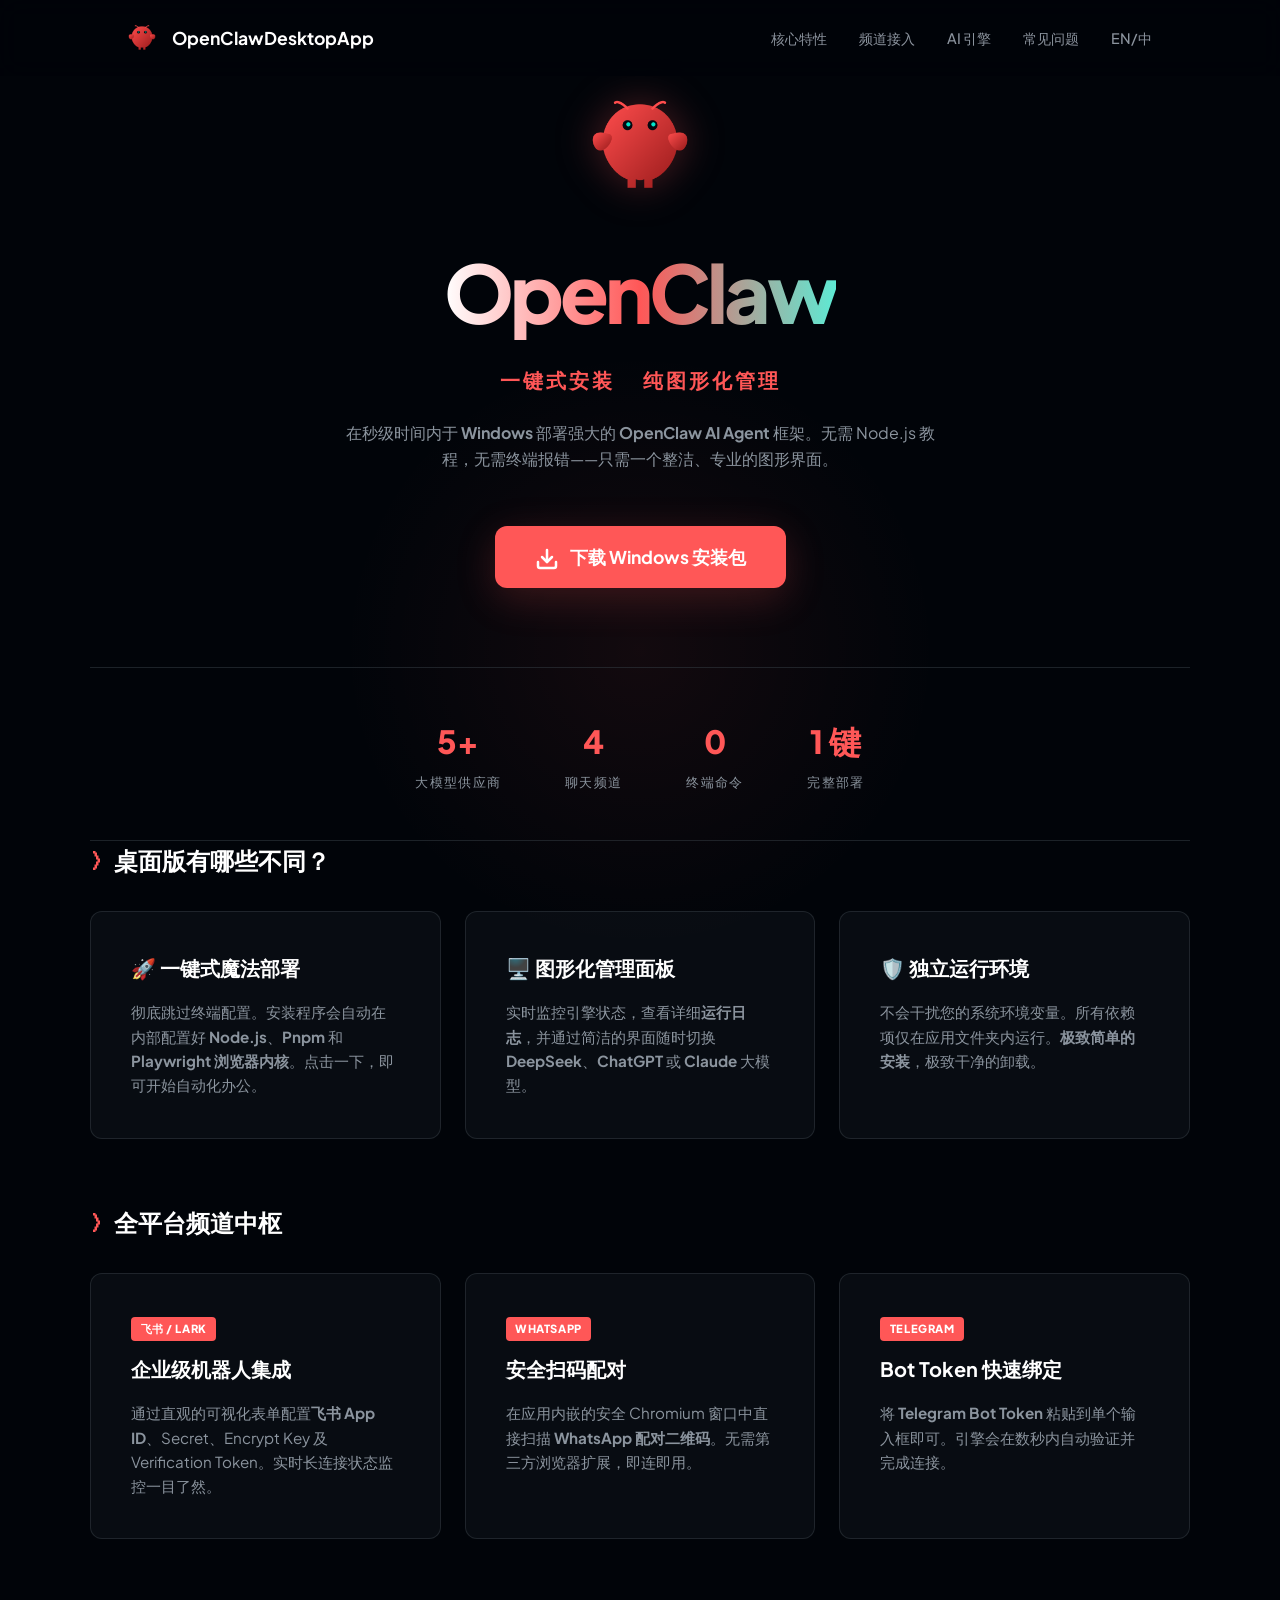
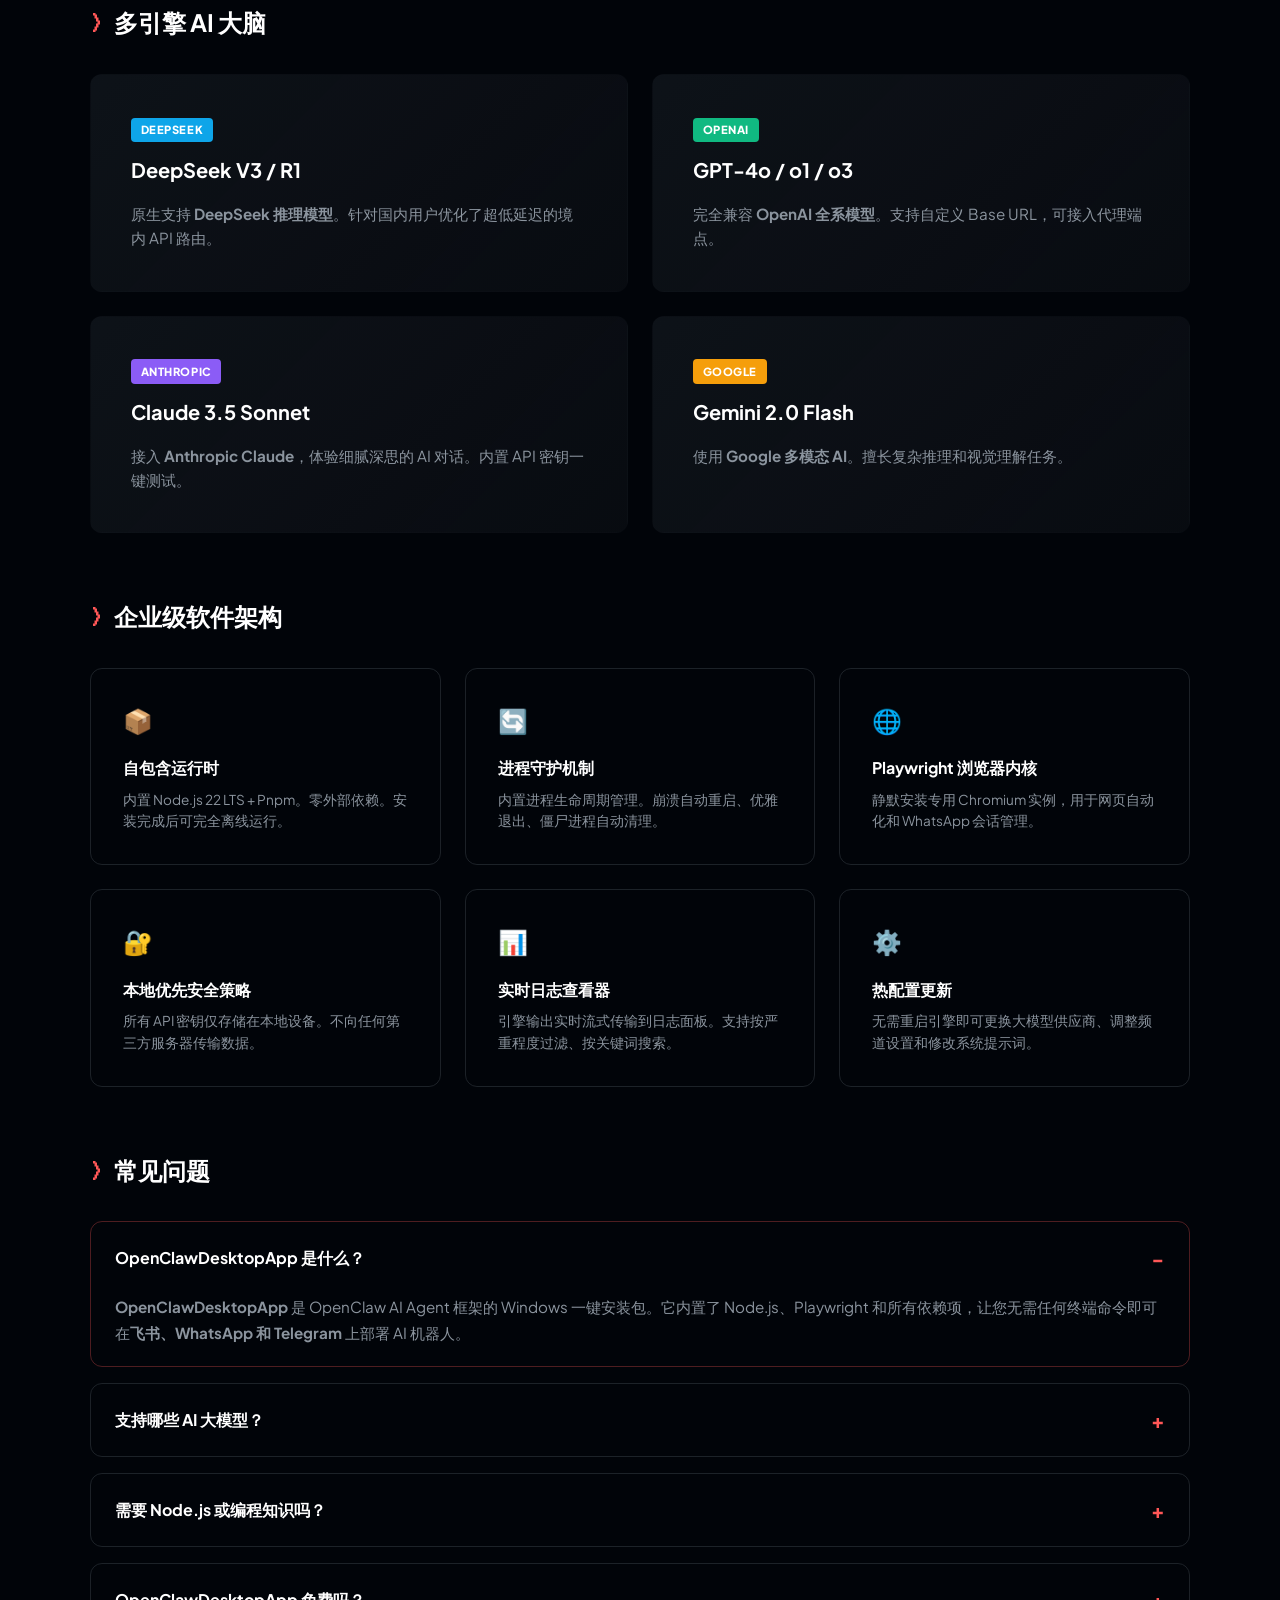
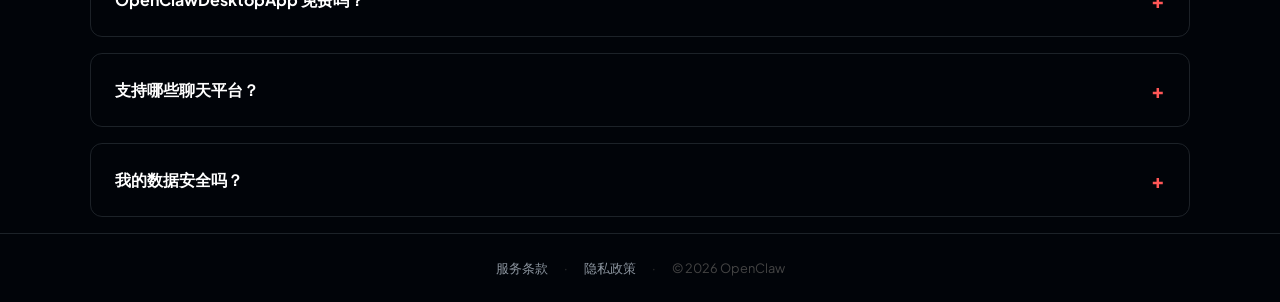
==== zh/index.html @ 2f43daf8 "Add files via upload" ====
<!DOCTYPE html>
<html lang="zh-CN">
<head>
    <meta charset="UTF-8">
    <meta name="viewport" content="width=device-width, initial-scale=1.0">
    
    <!-- Primary SEO Meta Tags -->
    <title>OpenClawDesktopApp — Windows 一键 AI Agent 安装包 | 飞书 WhatsApp DeepSeek 机器人</title>
    <meta name="description" content="OpenClawDesktopApp 是在 Windows 上部署 OpenClaw AI Agent 最简单的方式。一键配置飞书、WhatsApp、Telegram 机器人，支持 DeepSeek、ChatGPT、Claude、Gemini。无需终端，无需 Node.js，只需图形界面。">
    <meta name="keywords" content="OpenClaw, OpenClawDesktopApp, AI Agent, Windows 安装包, 一键安装, 飞书机器人, WhatsApp 机器人, Telegram AI 机器人, DeepSeek API, ChatGPT 桌面版, Claude, Gemini, 无代码 AI 部署, AI 助手 Windows, 智能体框架">
    <meta name="author" content="OpenClaw Organization">
    <meta name="robots" content="index, follow, max-snippet:-1, max-image-preview:large, max-video-preview:-1">
    <link rel="canonical" href="https://openclaw.ai/desktop/zh/">
    
    <!-- Open Graph / Facebook -->
    <meta property="og:type" content="website">
    <meta property="og:url" content="https://openclaw.ai/desktop/zh/">
    <meta property="og:title" content="OpenClawDesktopApp — Windows 一键部署 AI Agent">
    <meta property="og:description" content="无需终端。通过专业的图形界面在 Windows 上安装 OpenClaw。支持飞书、WhatsApp、DeepSeek、ChatGPT 等。">
    <meta property="og:image" content="../openclaw-mascot.png">
    <meta property="og:site_name" content="OpenClaw">

    <!-- Twitter Card -->
    <meta name="twitter:card" content="summary_large_image">
    <meta name="twitter:title" content="OpenClawDesktopApp — Windows 一键 AI Agent 安装包">
    <meta name="twitter:description" content="在 Windows 上部署 AI Agent，完全无需终端。支持飞书、WhatsApp、Telegram、DeepSeek、ChatGPT、Claude。">
    <meta name="twitter:image" content="../openclaw-mascot.png">

    <!-- Alternate Language -->
    <link rel="alternate" hreflang="en" href="../index.html">
    <link rel="alternate" hreflang="zh-CN" href="index.html">
    <link rel="alternate" hreflang="x-default" href="../index.html">

    <!-- Favicon -->
    <link rel="icon" href="../openclaw-mascot.png" type="image/png">
    <link rel="apple-touch-icon" href="../openclaw-mascot.png">
    
    <!-- JSON-LD Structured Data: SoftwareApplication -->
    <script type="application/ld+json">
    {
      "@context": "https://schema.org",
      "@type": "SoftwareApplication",
      "name": "OpenClawDesktopApp",
      "operatingSystem": "Windows 10, Windows 11",
      "applicationCategory": "DeveloperApplication",
      "offers": {
        "@type": "Offer",
        "price": "0",
        "priceCurrency": "CNY"
      },
      "description": "OpenClaw AI Agent 框架的 Windows 一键安装包。通过可视化界面部署飞书、WhatsApp 和 Telegram 上的 AI 机器人。支持 DeepSeek、ChatGPT、Claude 和 Gemini。",
      "downloadUrl": "https://openclaw.ai/desktop/OpenClawDesktopApp_SetUp.exe",
      "softwareVersion": "1.0.0",
      "author": {
        "@type": "Organization",
        "name": "OpenClaw",
        "url": "https://openclaw.ai"
      }
    }
    </script>

    <!-- JSON-LD Structured Data: FAQ -->
    <script type="application/ld+json">
    {
      "@context": "https://schema.org",
      "@type": "FAQPage",
      "mainEntity": [
        {
          "@type": "Question",
          "name": "OpenClawDesktopApp 是什么？",
          "acceptedAnswer": {
            "@type": "Answer",
            "text": "OpenClawDesktopApp 是 OpenClaw AI Agent 框架的 Windows 一键安装包。它内置了 Node.js、Playwright 和所有依赖项，让您无需任何终端命令即可在飞书、WhatsApp 和 Telegram 上部署 AI 机器人。"
          }
        },
        {
          "@type": "Question",
          "name": "支持哪些 AI 大模型？",
          "acceptedAnswer": {
            "@type": "Answer",
            "text": "支持 5+ 大模型供应商，包括 DeepSeek V3/R1、OpenAI GPT-4o/o1/o3、Anthropic Claude 3.5 Sonnet 和 Google Gemini 2.0 Flash。在图形界面中一键即可切换。"
          }
        },
        {
          "@type": "Question",
          "name": "需要 Node.js 或编程知识吗？",
          "acceptedAnswer": {
            "@type": "Answer",
            "text": "完全不需要。OpenClawDesktopApp 专为非技术用户设计。所有依赖项都已打包在安装程序中。您永远不需要打开终端或编写任何代码。"
          }
        },
        {
          "@type": "Question",
          "name": "OpenClawDesktopApp 免费吗？",
          "acceptedAnswer": {
            "@type": "Answer",
            "text": "是的，完全免费下载和使用。您仅需为 DeepSeek 或 OpenAI 等供应商的 AI 模型 API 调用付费。"
          }
        },
        {
          "@type": "Question",
          "name": "我的数据安全吗？",
          "acceptedAnswer": {
            "@type": "Answer",
            "text": "绝对安全。所有 API 密钥和配置数据仅存储在您的本地设备上。OpenClawDesktopApp 不会向任何第三方云服务器传输任何凭据或聊天数据。"
          }
        }
      ]
    }
    </script>

    <link rel="stylesheet" href="../style.css">
</head>
<body>
    <div class="hero-glow"></div>

    <nav aria-label="主导航">
        <a href="#" class="logo-wrap" aria-label="OpenClawDesktopApp 首页">
            <img src="../openclaw-mascot.png" alt="OpenClaw 官方 Logo" width="28" height="28" style="margin-right: 8px;">
            OpenClawDesktopApp
        </a>
        <div class="nav-links">
            <a href="#features">核心特性</a>
            <a href="#channels">频道接入</a>
            <a href="#engines">AI 引擎</a>
            <a href="#faq">常见问题</a>
            <a href="../index.html" hreflang="en" title="Switch to English">EN/中</a>
        </div>
    </nav>

    <header class="hero" style="padding-top: 6rem;">
        <img src="../openclaw-mascot.png" alt="OpenClaw AI Agent 红色机器人吉祥物" class="mascot-img" width="120" style="margin-bottom: 2rem; object-fit: contain;">
        <h1 class="brand-text">OpenClaw</h1>
        <div class="tagline" style="font-size: 1.25rem;">一键式安装 &nbsp;&nbsp; 纯图形化管理</div>
        <p>在秒级时间内于 <strong>Windows</strong> 部署强大的 <strong>OpenClaw AI Agent</strong> 框架。无需 Node.js 教程，无需终端报错——只需一个整洁、专业的图形界面。</p>
        
        <div id="download" style="margin-top:2rem;">
            <a href="https://github.com/kaka-cyber-cell/OpenClawDesktopApp/releases/latest/download/OpenClawDesktopApp_SetUp.exe" class="cta-btn" aria-label="从 GitHub 下载 OpenClawDesktopApp Windows 安装包">
               <svg width="24" height="24" viewBox="0 0 24 24" fill="none" stroke="currentColor" stroke-width="2.5" stroke-linecap="round" stroke-linejoin="round" style="display:inline-block; margin-right:8px; vertical-align:middle;" aria-hidden="true"><path d="M21 15v4a2 2 0 0 1-2 2H5a2 2 0 0 1-2-2v-4"/><polyline points="7 10 12 15 17 10"/><line x1="12" y1="15" x2="12" y2="3"/></svg>
               下载 Windows 安装包
            </a>
        </div>
    </header>

    <section class="stats-bar" aria-label="核心数据">
        <div class="stat-item"><div class="stat-number">5+</div><div class="stat-label">大模型供应商</div></div>
        <div class="stat-item"><div class="stat-number">4</div><div class="stat-label">聊天频道</div></div>
        <div class="stat-item"><div class="stat-number">0</div><div class="stat-label">终端命令</div></div>
        <div class="stat-item"><div class="stat-number">1 键</div><div class="stat-label">完整部署</div></div>
    </section>

    <main>
        <section id="features" class="section" aria-labelledby="features-title">
            <div class="section-header"><h2 class="section-title" id="features-title"><span>⟩</span> 桌面版有哪些不同？</h2></div>
            <div class="card-grid">
                <article class="card"><h3>🚀 一键式魔法部署</h3><p>彻底跳过终端配置。安装程序会自动在内部配置好 <strong>Node.js</strong>、<strong>Pnpm</strong> 和 <strong>Playwright 浏览器内核</strong>。点击一下，即可开始自动化办公。</p></article>
                <article class="card"><h3>🖥️ 图形化管理面板</h3><p>实时监控引擎状态，查看详细<strong>运行日志</strong>，并通过简洁的界面随时切换 <strong>DeepSeek</strong>、<strong>ChatGPT</strong> 或 <strong>Claude</strong> 大模型。</p></article>
                <article class="card"><h3>🛡️ 独立运行环境</h3><p>不会干扰您的系统环境变量。所有依赖项仅在应用文件夹内运行。<strong>极致简单的安装</strong>，极致干净的卸载。</p></article>
            </div>
        </section>

        <section id="channels" class="section" aria-labelledby="channels-title">
            <div class="section-header"><h2 class="section-title" id="channels-title"><span>⟩</span> 全平台频道中枢</h2></div>
            <div class="card-grid">
                <article class="card"><div class="card-badge">飞书 / LARK</div><h3>企业级机器人集成</h3><p>通过直观的可视化表单配置<strong>飞书 App ID</strong>、Secret、Encrypt Key 及 Verification Token。实时长连接状态监控一目了然。</p></article>
                <article class="card"><div class="card-badge">WHATSAPP</div><h3>安全扫码配对</h3><p>在应用内嵌的安全 Chromium 窗口中直接扫描 <strong>WhatsApp 配对二维码</strong>。无需第三方浏览器扩展，即连即用。</p></article>
                <article class="card"><div class="card-badge">TELEGRAM</div><h3>Bot Token 快速绑定</h3><p>将 <strong>Telegram Bot Token</strong> 粘贴到单个输入框即可。引擎会在数秒内自动验证并完成连接。</p></article>
            </div>
        </section>

        <section id="engines" class="section" aria-labelledby="engines-title">
            <div class="section-header"><h2 class="section-title" id="engines-title"><span>⟩</span> 多引擎 AI 大脑</h2></div>
            <div class="card-grid grid-2">
                <article class="card card-highlight"><div class="card-badge" style="background:#0ea5e9;">DEEPSEEK</div><h3>DeepSeek V3 / R1</h3><p>原生支持 <strong>DeepSeek 推理模型</strong>。针对国内用户优化了超低延迟的境内 API 路由。</p></article>
                <article class="card card-highlight"><div class="card-badge" style="background:#10b981;">OPENAI</div><h3>GPT-4o / o1 / o3</h3><p>完全兼容 <strong>OpenAI 全系模型</strong>。支持自定义 Base URL，可接入代理端点。</p></article>
                <article class="card card-highlight"><div class="card-badge" style="background:#8b5cf6;">ANTHROPIC</div><h3>Claude 3.5 Sonnet</h3><p>接入 <strong>Anthropic Claude</strong>，体验细腻深思的 AI 对话。内置 API 密钥一键测试。</p></article>
                <article class="card card-highlight"><div class="card-badge" style="background:#f59e0b;">GOOGLE</div><h3>Gemini 2.0 Flash</h3><p>使用 <strong>Google 多模态 AI</strong>。擅长复杂推理和视觉理解任务。</p></article>
            </div>
        </section>

        <section class="section" aria-labelledby="arch-title">
            <div class="section-header"><h2 class="section-title" id="arch-title"><span>⟩</span> 企业级软件架构</h2></div>
            <div class="arch-grid">
                <div class="arch-item"><div class="arch-icon">📦</div><h4>自包含运行时</h4><p>内置 Node.js 22 LTS + Pnpm。零外部依赖。安装完成后可完全离线运行。</p></div>
                <div class="arch-item"><div class="arch-icon">🔄</div><h4>进程守护机制</h4><p>内置进程生命周期管理。崩溃自动重启、优雅退出、僵尸进程自动清理。</p></div>
                <div class="arch-item"><div class="arch-icon">🌐</div><h4>Playwright 浏览器内核</h4><p>静默安装专用 Chromium 实例，用于网页自动化和 WhatsApp 会话管理。</p></div>
                <div class="arch-item"><div class="arch-icon">🔐</div><h4>本地优先安全策略</h4><p>所有 API 密钥仅存储在本地设备。不向任何第三方服务器传输数据。</p></div>
                <div class="arch-item"><div class="arch-icon">📊</div><h4>实时日志查看器</h4><p>引擎输出实时流式传输到日志面板。支持按严重程度过滤、按关键词搜索。</p></div>
                <div class="arch-item"><div class="arch-icon">⚙️</div><h4>热配置更新</h4><p>无需重启引擎即可更换大模型供应商、调整频道设置和修改系统提示词。</p></div>
            </div>
        </section>

        <section id="faq" class="section" aria-labelledby="faq-title">
            <div class="section-header"><h2 class="section-title" id="faq-title"><span>⟩</span> 常见问题</h2></div>
            <div class="faq-list">
                <details class="faq-item" open><summary>OpenClawDesktopApp 是什么？</summary><p><strong>OpenClawDesktopApp</strong> 是 OpenClaw AI Agent 框架的 Windows 一键安装包。它内置了 Node.js、Playwright 和所有依赖项，让您无需任何终端命令即可在<strong>飞书、WhatsApp 和 Telegram</strong> 上部署 AI 机器人。</p></details>
                <details class="faq-item"><summary>支持哪些 AI 大模型？</summary><p>支持 <strong>5+ 大模型供应商</strong>，包括 DeepSeek V3/R1、OpenAI GPT-4o/o1/o3、Anthropic Claude 3.5 Sonnet 和 Google Gemini 2.0 Flash。在图形界面中一键即可切换。</p></details>
                <details class="faq-item"><summary>需要 Node.js 或编程知识吗？</summary><p><strong>完全不需要。</strong>OpenClawDesktopApp 专为非技术用户设计。所有依赖项都已打包在安装程序中。</p></details>
                <details class="faq-item"><summary>OpenClawDesktopApp 免费吗？</summary><p><strong>是的，</strong>完全免费下载和使用。您仅需为 DeepSeek 或 OpenAI 等供应商的 AI 模型 API 调用付费。</p></details>
                <details class="faq-item"><summary>支持哪些聊天平台？</summary><p>支持<strong>飞书 (Lark)、WhatsApp、Telegram 和 Discord</strong>。每个频道都可以通过图形化仪表盘进行可视化配置。</p></details>
                <details class="faq-item"><summary>我的数据安全吗？</summary><p><strong>绝对安全。</strong>所有 API 密钥和配置数据仅存储在您的本地设备。不会向任何第三方云服务器传输凭据或聊天数据。</p></details>
            </div>
        </section>
    </main>

    <footer>
        <a href="../terms.html">服务条款</a>
        <span class="footer-dot">·</span>
        <a href="../privacy.html">隐私政策</a>
        <span class="footer-dot">·</span>
        <span>&copy; 2026 OpenClaw</span>
    </footer>
</body>
</html>
---- style.css ----
@import url('https://fonts.googleapis.com/css2?family=Plus+Jakarta+Sans:wght@400;500;600;700;800&display=swap');

:root {
  --bg-deep: #010409;
  --text-white: #ffffff;
  --accent-red: #ff5757;
  --text-muted: #8b949e;
  --card-bg: rgba(22, 27, 34, 0.4);
  --border-muted: rgba(48, 54, 61, 0.6);
  --transition: all 0.3s ease;
}

* {
  margin: 0;
  padding: 0;
  box-sizing: border-box;
}

body {
  font-family: 'Plus Jakarta Sans', sans-serif;
  background-color: var(--bg-deep);
  color: var(--text-white);
  line-height: 1.6;
  overflow-x: hidden;
  position: relative;
}

#starfield {
  position: fixed;
  top: 0;
  left: 0;
  width: 100%;
  height: 100%;
  z-index: -2;
  pointer-events: none;
}

/* --- Glow behind hero --- */
.hero-glow {
  position: absolute;
  top: 10%;
  left: 50%;
  transform: translateX(-50%);
  width: 600px;
  height: 600px;
  background: radial-gradient(circle, rgba(255, 87, 87, 0.07) 0%, transparent 70%);
  z-index: -1;
  pointer-events: none;
}

/* --- Navigation --- */
nav {
  display: flex;
  justify-content: space-between;
  align-items: center;
  padding: 1.5rem 10%;
  background: rgba(1, 4, 9, 0.7);
  backdrop-filter: blur(12px);
  position: fixed;
  top: 0;
  width: 100%;
  z-index: 1000;
}

.logo-wrap {
  display: flex;
  align-items: center;
  gap: 0.5rem;
  font-size: 1.1rem;
  font-weight: 700;
  text-decoration: none;
  color: #fff;
}

.nav-links {
  display: flex;
  gap: 2rem;
  align-items: center;
}

.nav-links a {
  text-decoration: none;
  color: var(--text-muted);
  font-weight: 500;
  font-size: 0.9rem;
  transition: var(--transition);
}

.nav-links a:hover {
  color: #fff;
}

.theme-toggle {
  width: 32px;
  height: 32px;
  border-radius: 50%;
  border: 1px solid var(--border-muted);
  display: flex;
  align-items: center;
  justify-content: center;
  cursor: pointer;
}

/* --- Hero --- */
.hero {
  padding: 10rem 10% 6rem;
  text-align: center;
  display: flex;
  flex-direction: column;
  align-items: center;
}

.mascot-img {
  width: 100px;
  height: auto;
  aspect-ratio: 1 / 1;
  object-fit: contain;
  margin-bottom: 2rem;
  filter: drop-shadow(0 0 20px rgba(255, 87, 87, 0.3));
}

/* Official OpenClaw animated gradient wordmark */
.brand-text {
  font-size: clamp(3rem, 8vw, 5rem);
  font-weight: 800;
  letter-spacing: -0.05em;
  margin-bottom: 0.5rem;
  color: #fff;
  background: linear-gradient(90deg, #fff 0%, #ff5757 25%, #5eead4 50%, #fff 75%, #ff5757 100%);
  background-size: 200% auto;
  -webkit-background-clip: text;
  background-clip: text;
  -webkit-text-fill-color: transparent;
  animation: brand-shimmer 4s linear infinite;
}

@keyframes brand-shimmer {
  0% {
    background-position: 0% center;
  }

  100% {
    background-position: 200% center;
  }
}

.hero h1 {
  font-size: clamp(3rem, 8vw, 5rem);
  font-weight: 800;
  letter-spacing: -0.05em;
  margin-bottom: 0.5rem;
  color: #fff;
}

.tagline {
  color: var(--accent-red);
  font-size: 1.1rem;
  font-weight: 700;
  letter-spacing: 0.15em;
  text-transform: uppercase;
  margin-bottom: 1.5rem;
}

.hero p {
  font-size: 1rem;
  color: var(--text-muted);
  max-width: 600px;
  margin-bottom: 2.5rem;
}

/* Pills */
.news-pill {
  display: inline-flex;
  align-items: center;
  gap: 0.75rem;
  padding: 0.5rem 1.25rem;
  background: rgba(22, 27, 34, 0.8);
  border: 1px solid var(--border-muted);
  border-radius: 99px;
  font-size: 0.85rem;
  color: var(--text-muted);
  text-decoration: none;
  transition: var(--transition);
  margin-bottom: 4rem;
}

.news-pill:hover {
  border-color: var(--accent-red);
  color: #fff;
}

.news-badge {
  background: var(--accent-red);
  color: #fff;
  padding: 0.1rem 0.6rem;
  border-radius: 99px;
  font-weight: 800;
  font-size: 0.7rem;
}

/* --- Section Structure --- */
.section-header {
  display: flex;
  justify-content: space-between;
  align-items: center;
  width: 100%;
  max-width: 1100px;
  margin: 0 auto 2rem;
}

.section-title {
  display: flex;
  align-items: center;
  gap: 0.75rem;
  font-size: 1.5rem;
  font-weight: 700;
}

.section-title span {
  color: var(--accent-red);
}

.view-all {
  color: var(--accent-red);
  font-size: 0.9rem;
  font-weight: 600;
  text-decoration: none;
}

/* --- Cards Grid --- */
.card-grid {
  display: grid;
  grid-template-columns: repeat(auto-fit, minmax(340px, 1fr));
  gap: 1.5rem;
  width: 100%;
  max-width: 1100px;
  margin: 0 auto 4rem;
}

.card {
  background: var(--card-bg);
  border: 1px solid var(--border-muted);
  padding: 2.5rem;
  border-radius: 12px;
  text-align: left;
  transition: var(--transition);
}

.card:hover {
  background: rgba(22, 27, 34, 0.8);
  border-color: var(--accent-red);
}

.card h3 {
  font-size: 1.25rem;
  margin-bottom: 1rem;
}

.card p {
  color: var(--text-muted);
  font-size: 0.95rem;
}

.cta-btn {
  padding: 1.25rem 2.5rem;
  background: var(--accent-red);
  color: #fff;
  border: none;
  border-radius: 12px;
  font-weight: 700;
  font-size: 1.1rem;
  cursor: pointer;
  text-decoration: none;
  transition: var(--transition);
  box-shadow: 0 10px 40px rgba(255, 87, 87, 0.2);
}

.cta-btn:hover {
  transform: translateY(-3px);
  box-shadow: 0 15px 50px rgba(255, 87, 87, 0.4);
}

/* --- Stats Bar --- */
.stats-bar {
  display: flex;
  justify-content: center;
  gap: 4rem;
  padding: 3rem 10%;
  border-top: 1px solid var(--border-muted);
  border-bottom: 1px solid var(--border-muted);
  max-width: 1100px;
  margin: 0 auto;
}

.stat-item {
  text-align: center;
}

.stat-number {
  font-size: 2rem;
  font-weight: 800;
  color: var(--accent-red);
}

.stat-label {
  font-size: 0.8rem;
  color: var(--text-muted);
  margin-top: 0.25rem;
  text-transform: uppercase;
  letter-spacing: 0.1em;
}

/* --- Card Badge --- */
.card-badge {
  display: inline-block;
  font-size: 0.7rem;
  font-weight: 800;
  color: #fff;
  background: var(--accent-red);
  padding: 0.2rem 0.6rem;
  border-radius: 4px;
  margin-bottom: 0.75rem;
  letter-spacing: 0.05em;
}

/* --- 2-column grid --- */
.grid-2 {
  grid-template-columns: repeat(2, 1fr);
}

/* --- Card highlight --- */
.card-highlight {
  border-color: transparent;
  background: linear-gradient(135deg, rgba(22, 27, 34, 0.6), rgba(22, 27, 34, 0.3));
}

.card-highlight:hover {
  border-color: rgba(255, 255, 255, 0.15);
}

/* --- Architecture Grid --- */
.arch-grid {
  display: grid;
  grid-template-columns: repeat(3, 1fr);
  gap: 1.5rem;
  width: 100%;
  max-width: 1100px;
  margin: 0 auto 4rem;
}

.arch-item {
  padding: 2rem;
  border: 1px solid var(--border-muted);
  border-radius: 12px;
  transition: var(--transition);
}

.arch-item:hover {
  border-color: rgba(255, 255, 255, 0.15);
}

.arch-icon {
  font-size: 1.5rem;
  margin-bottom: 1rem;
}

.arch-item h4 {
  font-size: 1rem;
  margin-bottom: 0.5rem;
}

.arch-item p {
  color: var(--text-muted);
  font-size: 0.85rem;
}

/* --- FAQ Accordion --- */
.faq-list {
  max-width: 1100px;
  margin: 0 auto;
}

.faq-item {
  border: 1px solid var(--border-muted);
  border-radius: 12px;
  margin-bottom: 1rem;
  overflow: hidden;
  transition: var(--transition);
}

.faq-item[open] {
  border-color: rgba(255, 87, 87, 0.3);
}

.faq-item summary {
  padding: 1.25rem 1.5rem;
  cursor: pointer;
  font-weight: 700;
  font-size: 1rem;
  list-style: none;
  display: flex;
  align-items: center;
  justify-content: space-between;
}

.faq-item summary::-webkit-details-marker {
  display: none;
}

.faq-item summary::after {
  content: '+';
  font-size: 1.25rem;
  color: var(--accent-red);
  font-weight: 800;
}

.faq-item[open] summary::after {
  content: '−';
}

.faq-item p {
  padding: 0 1.5rem 1.25rem;
  color: var(--text-muted);
  font-size: 0.95rem;
  line-height: 1.7;
}

/* --- Compact Footer --- */
footer {
  padding: 1.5rem 10%;
  border-top: 1px solid var(--border-muted);
  text-align: center;
  display: flex;
  justify-content: center;
  align-items: center;
  gap: 1rem;
  font-size: 0.8rem;
  color: #444;
}

footer a {
  text-decoration: none;
  color: var(--text-muted);
  transition: var(--transition);
}

footer a:hover {
  color: #fff;
}

.footer-dot {
  color: #333;
}

@media (max-width: 768px) {
  nav {
    padding: 1rem 5%;
  }

  .hero {
    padding: 8rem 5% 4rem;
  }

  .card-grid {
    grid-template-columns: 1fr;
  }

  .grid-2 {
    grid-template-columns: 1fr;
  }

  .arch-grid {
    grid-template-columns: 1fr;
  }

  .stats-bar {
    gap: 2rem;
    flex-wrap: wrap;
  }

  footer {
    flex-wrap: wrap;
  }
}
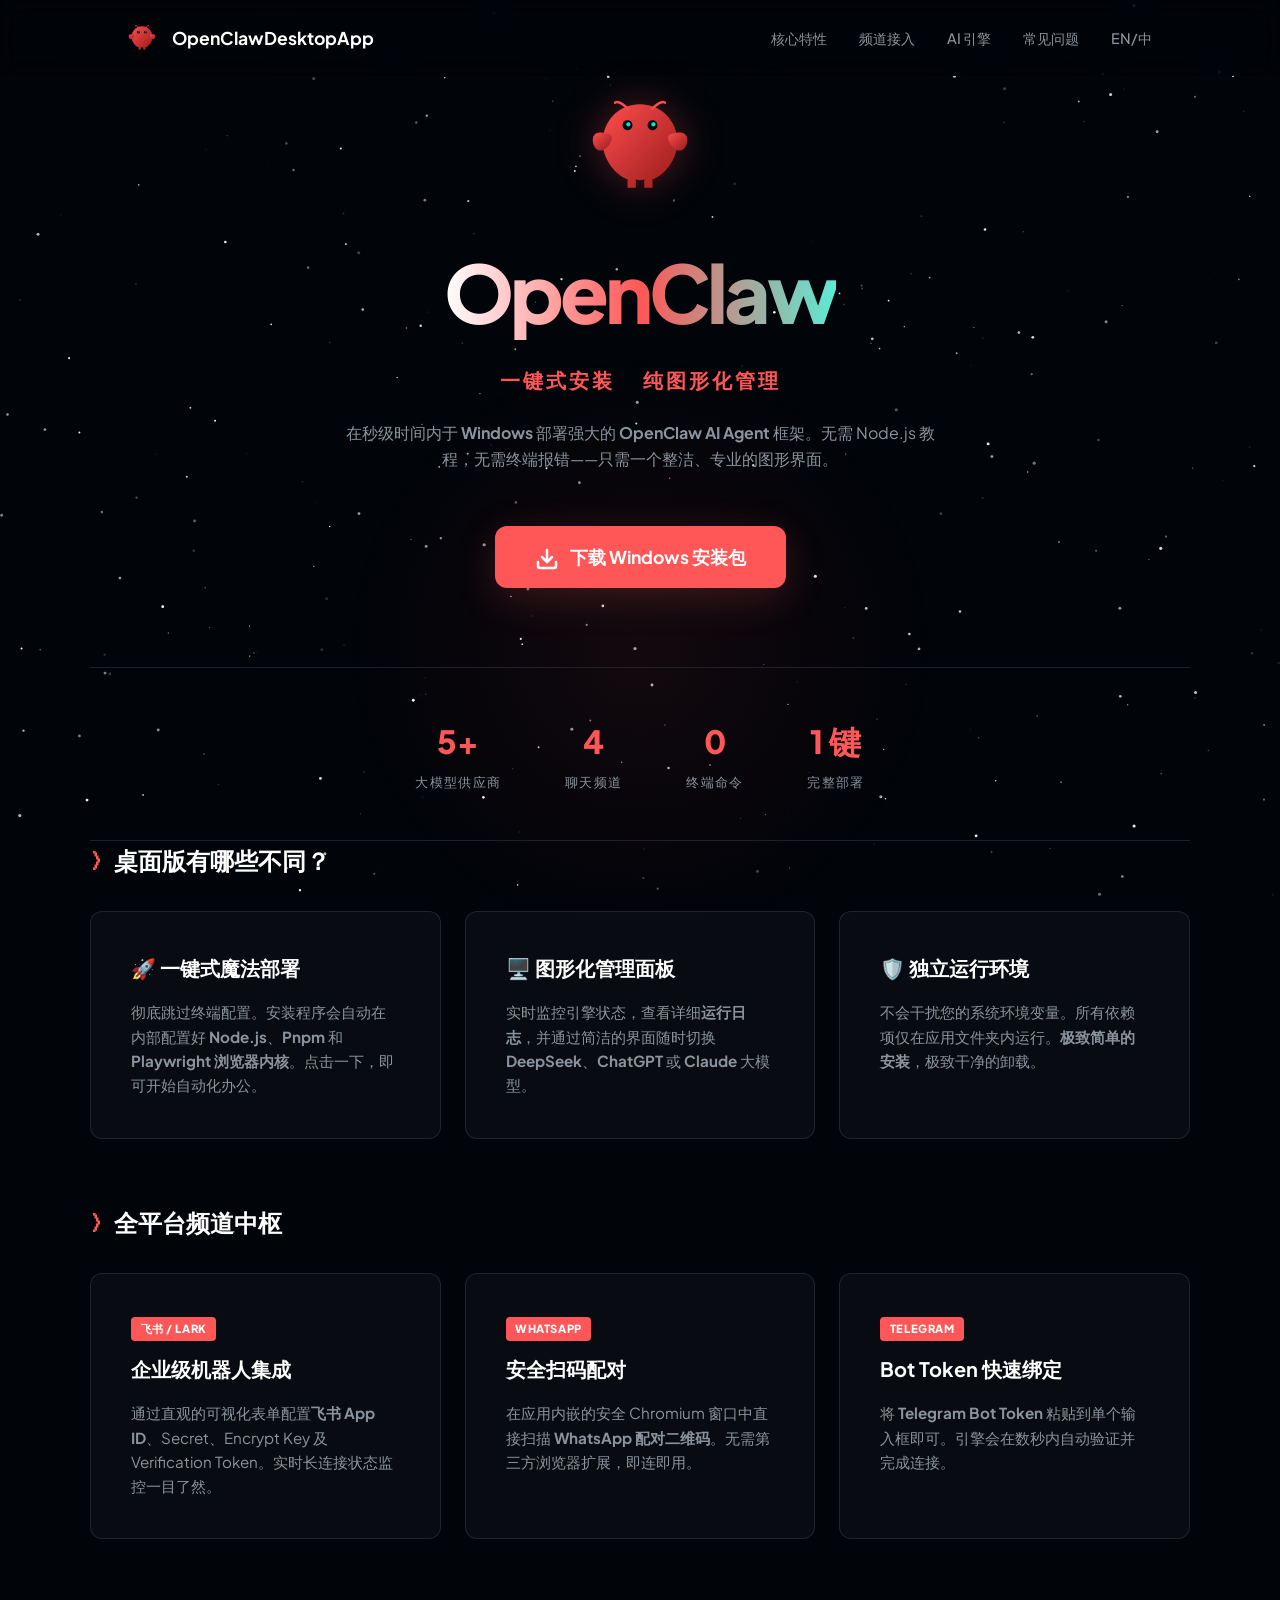
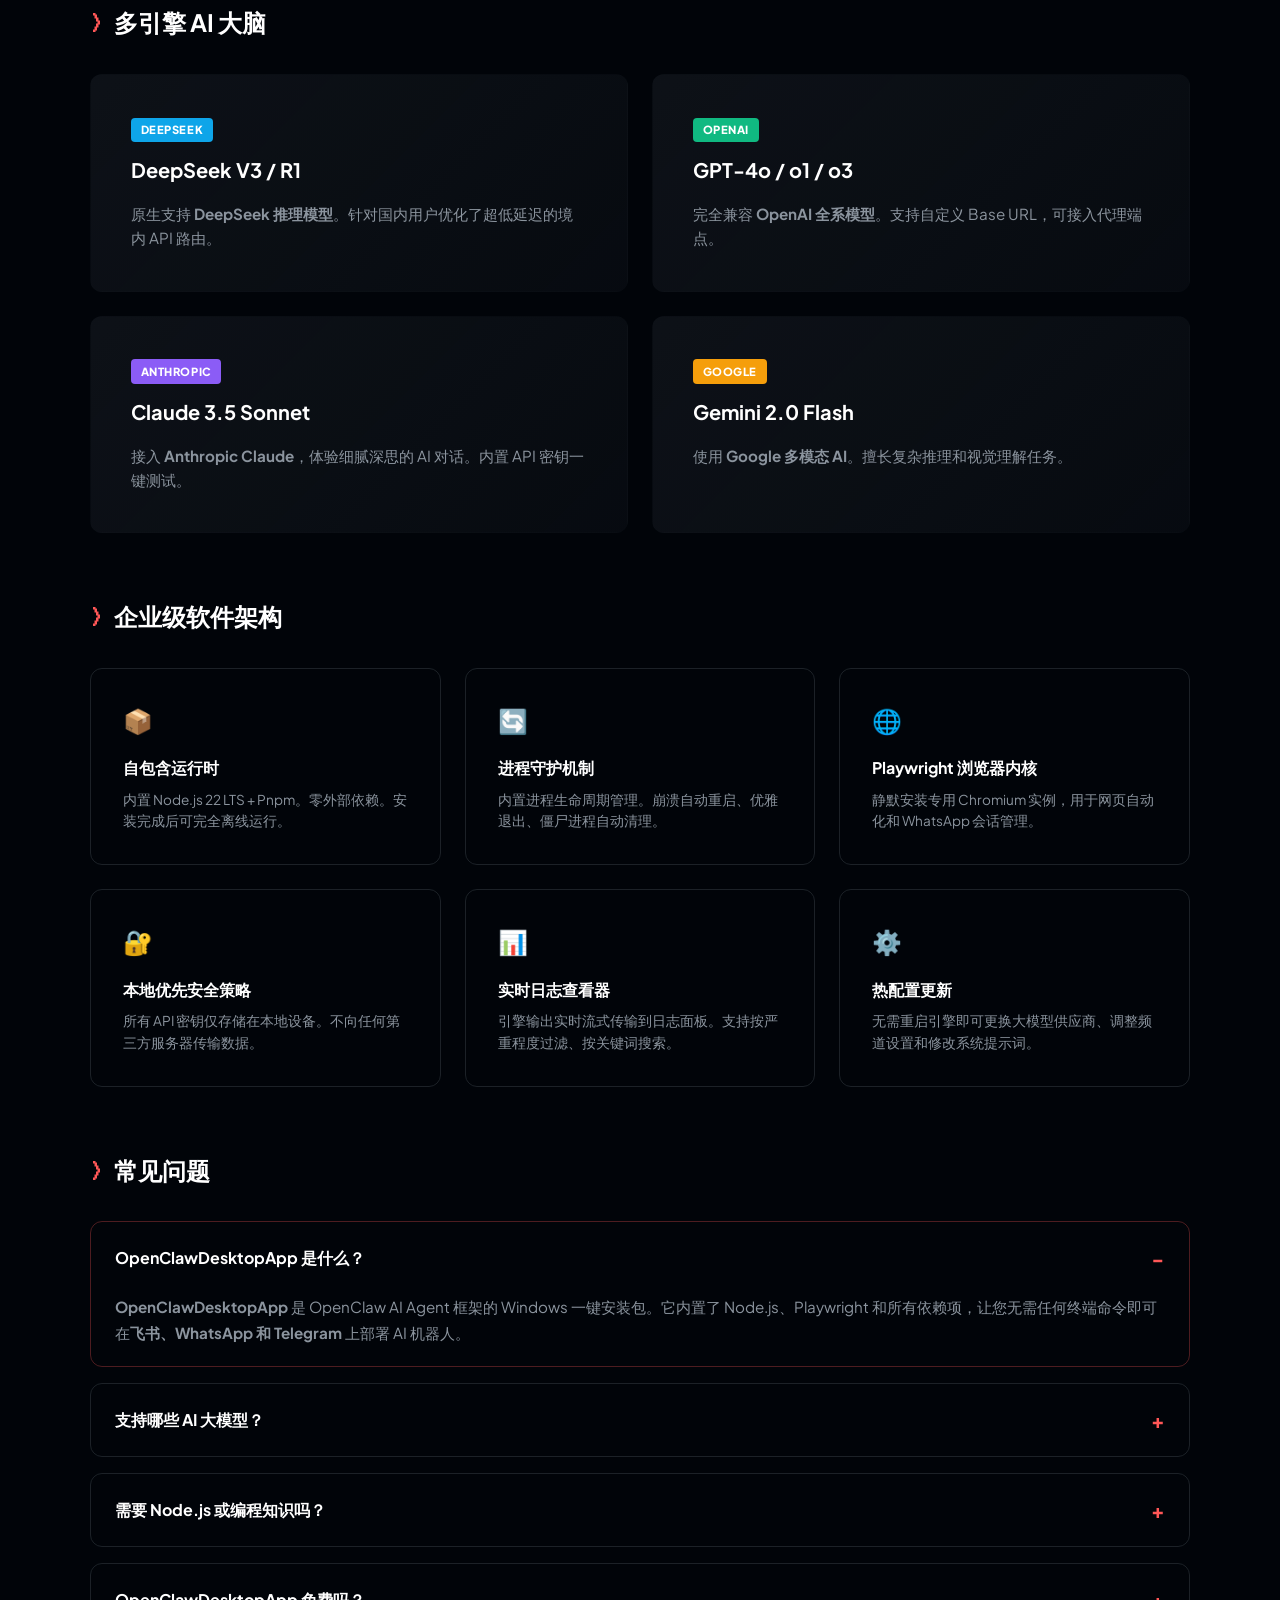
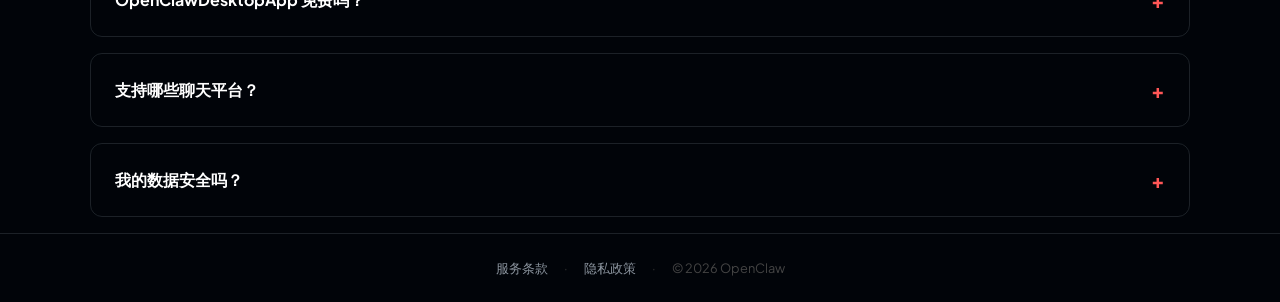
==== commit 4de8a6c5: "Add files via upload" ====
--- a/zh/index.html
+++ b/zh/index.html
@@ -112,6 +112,7 @@
     <link rel="stylesheet" href="../style.css">
 </head>
 <body>
+    <canvas id="starfield"></canvas>
     <div class="hero-glow"></div>
 
     <nav aria-label="主导航">
@@ -210,5 +211,54 @@
         <span class="footer-dot">·</span>
         <span>&copy; 2026 OpenClaw</span>
     </footer>
+    <script>
+        const canvas = document.getElementById('starfield');
+        const ctx = canvas.getContext('2d');
+        let stars = [];
+        let width, height;
+
+        function init() {
+            width = window.innerWidth;
+            height = window.innerHeight;
+            canvas.width = width;
+            canvas.height = height;
+            stars = [];
+            
+            const starCount = Math.floor((width * height) / 4000);
+            for (let i = 0; i < starCount; i++) {
+                stars.push({
+                    x: Math.random() * width,
+                    y: Math.random() * height,
+                    size: Math.random() * 1.2 + 0.4,
+                    opacity: Math.random(),
+                    speed: Math.random() * 0.04 + 0.01,
+                    twinkleDir: Math.random() > 0.5 ? 1 : -1
+                });
+            }
+        }
+
+        function animate() {
+            ctx.clearRect(0, 0, width, height);
+            
+            stars.forEach(star => {
+                star.y -= star.speed;
+                if (star.y < 0) star.y = height;
+
+                star.opacity += star.twinkleDir * 0.008;
+                if (star.opacity >= 1 || star.opacity <= 0.2) star.twinkleDir *= -1;
+
+                ctx.fillStyle = `rgba(255, 255, 255, ${star.opacity})`;
+                ctx.beginPath();
+                ctx.arc(star.x, star.y, star.size, 0, Math.PI * 2);
+                ctx.fill();
+            });
+
+            requestAnimationFrame(animate);
+        }
+
+        window.addEventListener('resize', init);
+        init();
+        animate();
+    </script>
 </body>
 </html>
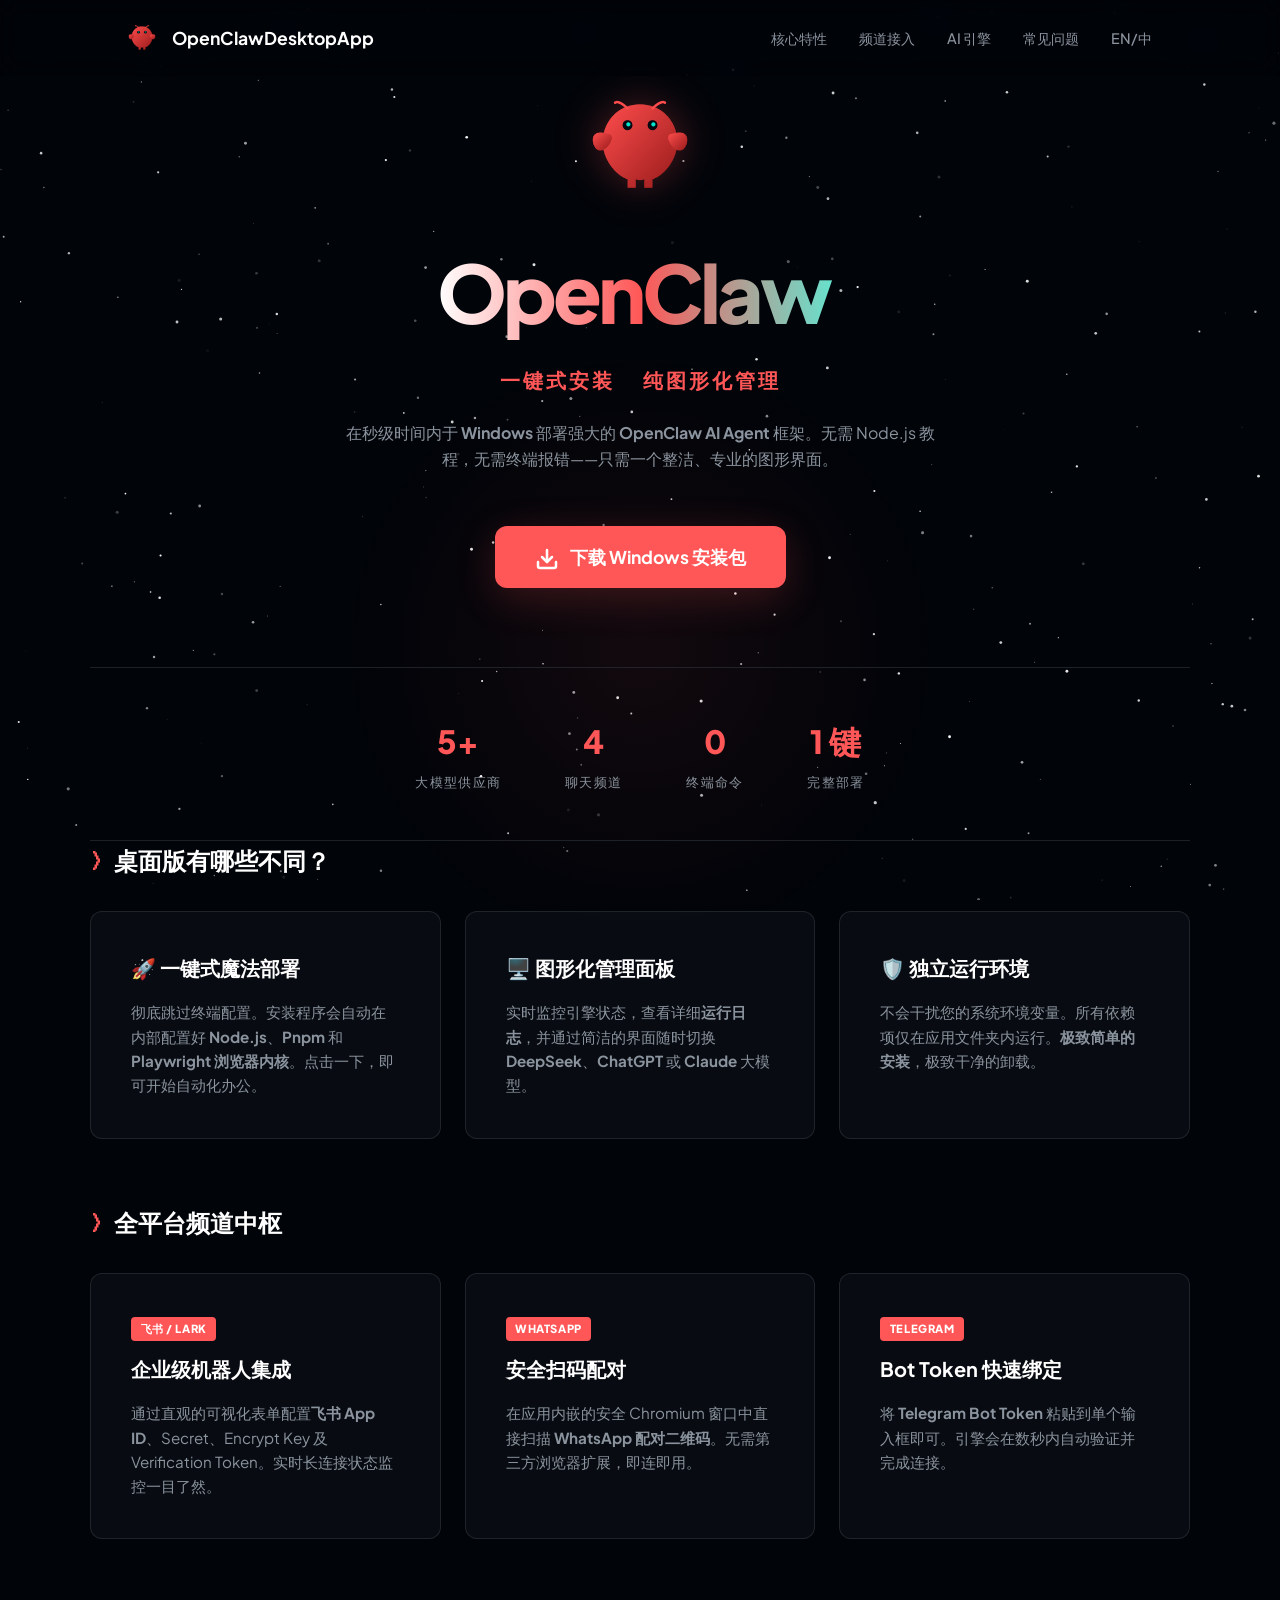
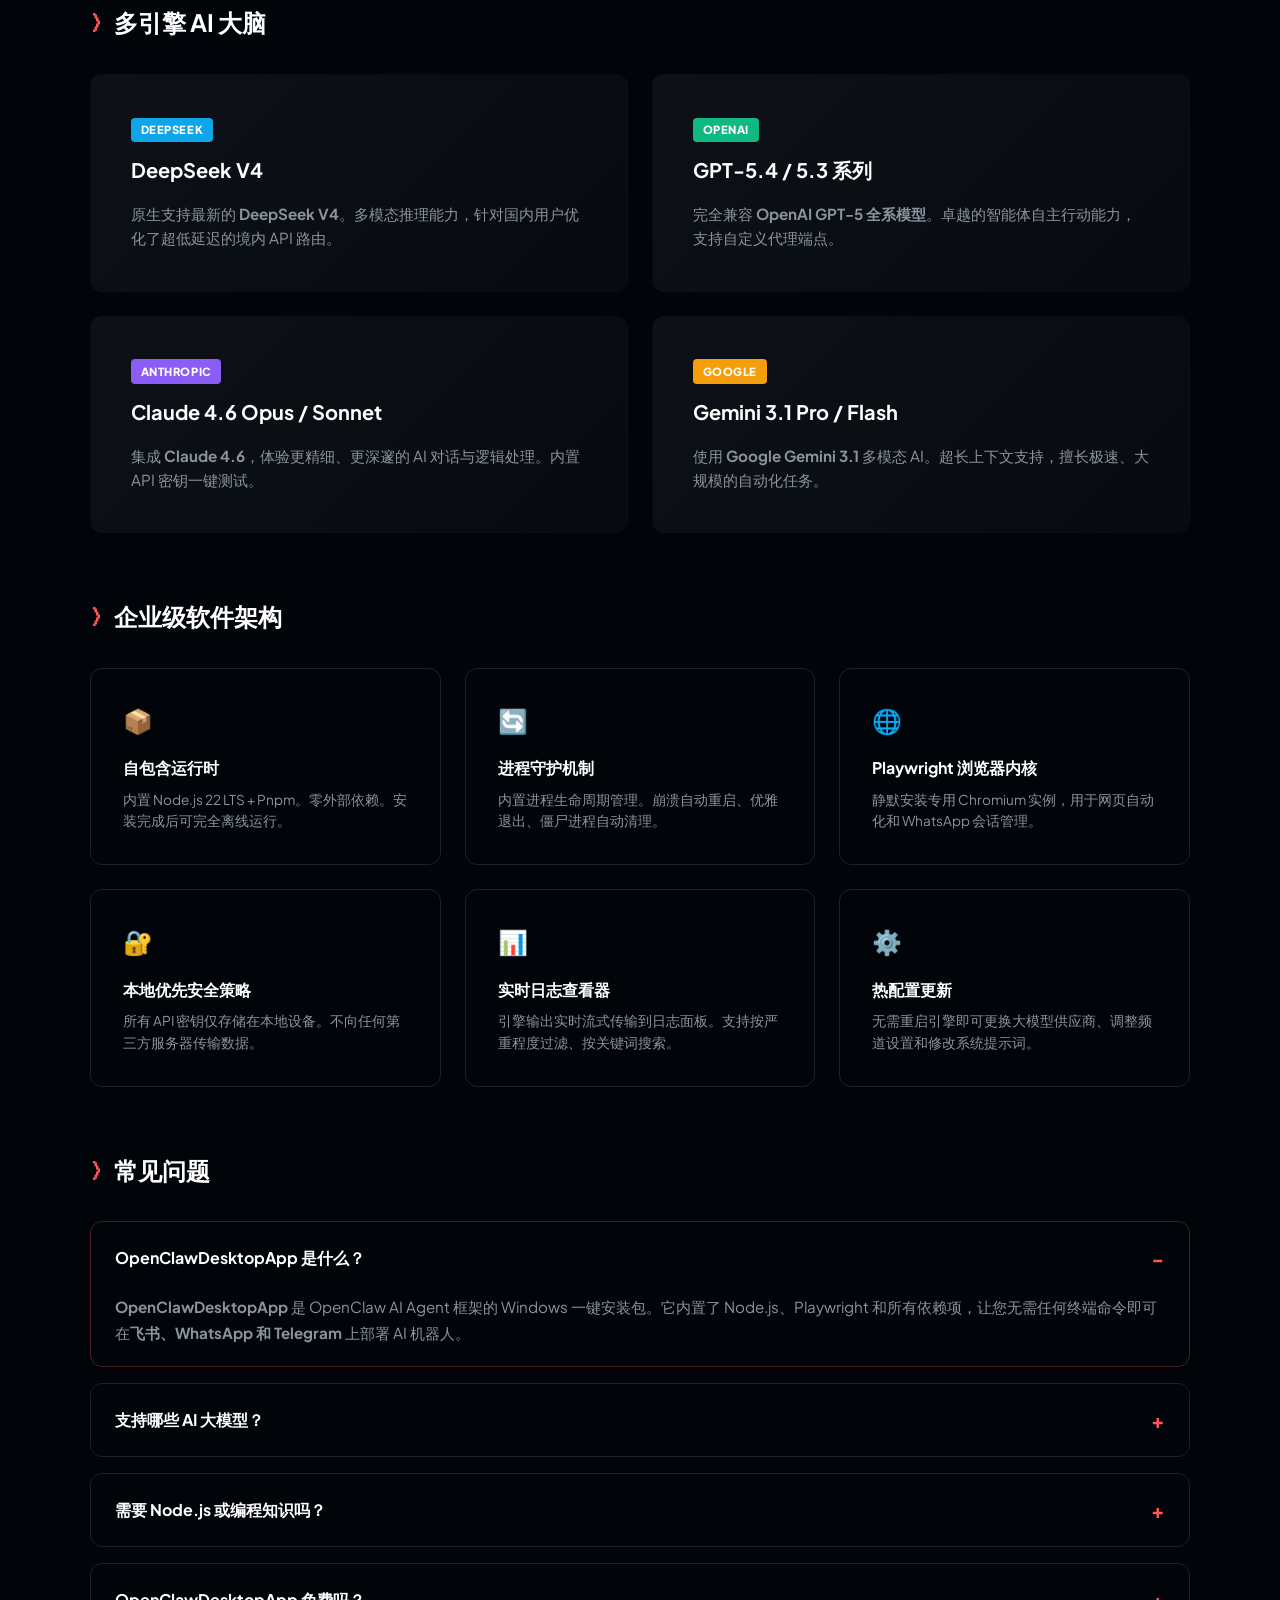
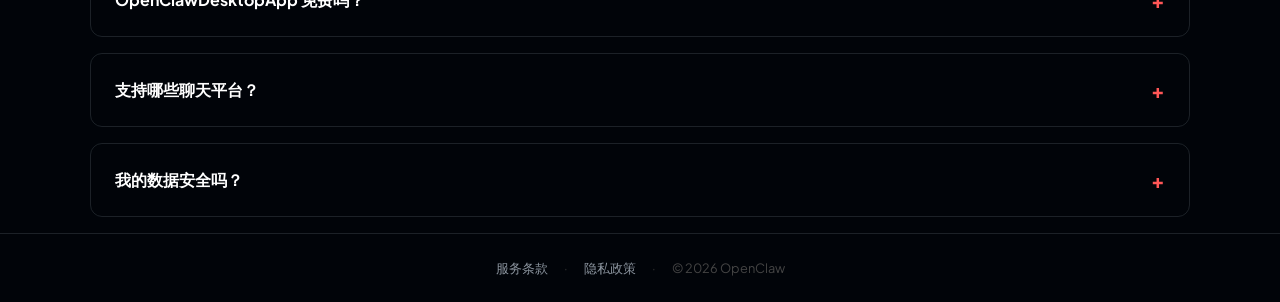
==== commit 33f0ffeb: "Add files via upload" ====
--- a/zh/index.html
+++ b/zh/index.html
@@ -6,7 +6,7 @@
     
     <!-- Primary SEO Meta Tags -->
     <title>OpenClawDesktopApp — Windows 一键 AI Agent 安装包 | 飞书 WhatsApp DeepSeek 机器人</title>
-    <meta name="description" content="OpenClawDesktopApp 是在 Windows 上部署 OpenClaw AI Agent 最简单的方式。一键配置飞书、WhatsApp、Telegram 机器人，支持 DeepSeek、ChatGPT、Claude、Gemini。无需终端，无需 Node.js，只需图形界面。">
+    <meta name="description" content="OpenClawDesktopApp 是在 Windows 上部署 OpenClaw AI Agent 最简单的方式。一键配置飞书、WhatsApp、Telegram 机器人，支持 DeepSeek V4、GPT-5.4、Claude 4.6、Gemini 3.1 Pro。无需终端，无需 Node.js，只需图形界面。">
     <meta name="keywords" content="OpenClaw, OpenClawDesktopApp, AI Agent, Windows 安装包, 一键安装, 飞书机器人, WhatsApp 机器人, Telegram AI 机器人, DeepSeek API, ChatGPT 桌面版, Claude, Gemini, 无代码 AI 部署, AI 助手 Windows, 智能体框架">
     <meta name="author" content="OpenClaw Organization">
     <meta name="robots" content="index, follow, max-snippet:-1, max-image-preview:large, max-video-preview:-1">
@@ -48,7 +48,7 @@
         "price": "0",
         "priceCurrency": "CNY"
       },
-      "description": "OpenClaw AI Agent 框架的 Windows 一键安装包。通过可视化界面部署飞书、WhatsApp 和 Telegram 上的 AI 机器人。支持 DeepSeek、ChatGPT、Claude 和 Gemini。",
+      "description": "OpenClaw AI Agent 框架的 Windows 一键安装包。通过可视化界面部署飞书、WhatsApp 和 Telegram 上的 AI 机器人。支持 DeepSeek V4、GPT-5.4、Claude 4.6 和 Gemini 3.1 Pro。",
       "downloadUrl": "https://openclaw.ai/desktop/OpenClawDesktopApp_SetUp.exe",
       "softwareVersion": "1.0.0",
       "author": {
@@ -78,7 +78,7 @@
           "name": "支持哪些 AI 大模型？",
           "acceptedAnswer": {
             "@type": "Answer",
-            "text": "支持 5+ 大模型供应商，包括 DeepSeek V3/R1、OpenAI GPT-4o/o1/o3、Anthropic Claude 3.5 Sonnet 和 Google Gemini 2.0 Flash。在图形界面中一键即可切换。"
+            "text": "支持 5+ 大模型供应商，包括 DeepSeek V4、OpenAI GPT-5.4 系列、Anthropic Claude 4.6 Opus/Sonnet 和 Google Gemini 3.1 Pro/Flash。在图形界面中一键即可切换。"
           }
         },
         {
@@ -172,10 +172,10 @@
         <section id="engines" class="section" aria-labelledby="engines-title">
             <div class="section-header"><h2 class="section-title" id="engines-title"><span>⟩</span> 多引擎 AI 大脑</h2></div>
             <div class="card-grid grid-2">
-                <article class="card card-highlight"><div class="card-badge" style="background:#0ea5e9;">DEEPSEEK</div><h3>DeepSeek V3 / R1</h3><p>原生支持 <strong>DeepSeek 推理模型</strong>。针对国内用户优化了超低延迟的境内 API 路由。</p></article>
-                <article class="card card-highlight"><div class="card-badge" style="background:#10b981;">OPENAI</div><h3>GPT-4o / o1 / o3</h3><p>完全兼容 <strong>OpenAI 全系模型</strong>。支持自定义 Base URL，可接入代理端点。</p></article>
-                <article class="card card-highlight"><div class="card-badge" style="background:#8b5cf6;">ANTHROPIC</div><h3>Claude 3.5 Sonnet</h3><p>接入 <strong>Anthropic Claude</strong>，体验细腻深思的 AI 对话。内置 API 密钥一键测试。</p></article>
-                <article class="card card-highlight"><div class="card-badge" style="background:#f59e0b;">GOOGLE</div><h3>Gemini 2.0 Flash</h3><p>使用 <strong>Google 多模态 AI</strong>。擅长复杂推理和视觉理解任务。</p></article>
+                <article class="card card-highlight"><div class="card-badge" style="background:#0ea5e9;">DEEPSEEK</div><h3>DeepSeek V4</h3><p>原生支持最新的 <strong>DeepSeek V4</strong>。多模态推理能力，针对国内用户优化了超低延迟的境内 API 路由。</p></article>
+                <article class="card card-highlight"><div class="card-badge" style="background:#10b981;">OPENAI</div><h3>GPT-5.4 / 5.3 系列</h3><p>完全兼容 <strong>OpenAI GPT-5 全系模型</strong>。卓越的智能体自主行动能力，支持自定义代理端点。</p></article>
+                <article class="card card-highlight"><div class="card-badge" style="background:#8b5cf6;">ANTHROPIC</div><h3>Claude 4.6 Opus / Sonnet</h3><p>集成 <strong>Claude 4.6</strong>，体验更精细、更深邃的 AI 对话与逻辑处理。内置 API 密钥一键测试。</p></article>
+                <article class="card card-highlight"><div class="card-badge" style="background:#f59e0b;">GOOGLE</div><h3>Gemini 3.1 Pro / Flash</h3><p>使用 <strong>Google Gemini 3.1</strong> 多模态 AI。超长上下文支持，擅长极速、大规模的自动化任务。</p></article>
             </div>
         </section>
 
@@ -195,7 +195,7 @@
             <div class="section-header"><h2 class="section-title" id="faq-title"><span>⟩</span> 常见问题</h2></div>
             <div class="faq-list">
                 <details class="faq-item" open><summary>OpenClawDesktopApp 是什么？</summary><p><strong>OpenClawDesktopApp</strong> 是 OpenClaw AI Agent 框架的 Windows 一键安装包。它内置了 Node.js、Playwright 和所有依赖项，让您无需任何终端命令即可在<strong>飞书、WhatsApp 和 Telegram</strong> 上部署 AI 机器人。</p></details>
-                <details class="faq-item"><summary>支持哪些 AI 大模型？</summary><p>支持 <strong>5+ 大模型供应商</strong>，包括 DeepSeek V3/R1、OpenAI GPT-4o/o1/o3、Anthropic Claude 3.5 Sonnet 和 Google Gemini 2.0 Flash。在图形界面中一键即可切换。</p></details>
+                <details class="faq-item"><summary>支持哪些 AI 大模型？</summary><p>支持 <strong>5+ 大模型供应商</strong>，包括 DeepSeek V4、OpenAI GPT-5.4 系列、Anthropic Claude 4.6 Opus/Sonnet 和 Google Gemini 3.1 Pro/Flash。在图形界面中一键即可切换。</p></details>
                 <details class="faq-item"><summary>需要 Node.js 或编程知识吗？</summary><p><strong>完全不需要。</strong>OpenClawDesktopApp 专为非技术用户设计。所有依赖项都已打包在安装程序中。</p></details>
                 <details class="faq-item"><summary>OpenClawDesktopApp 免费吗？</summary><p><strong>是的，</strong>完全免费下载和使用。您仅需为 DeepSeek 或 OpenAI 等供应商的 AI 模型 API 调用付费。</p></details>
                 <details class="faq-item"><summary>支持哪些聊天平台？</summary><p>支持<strong>飞书 (Lark)、WhatsApp、Telegram 和 Discord</strong>。每个频道都可以通过图形化仪表盘进行可视化配置。</p></details>
--- a/style.css
+++ b/style.css
@@ -123,8 +123,11 @@
 .brand-text {
   font-size: clamp(3rem, 8vw, 5rem);
   font-weight: 800;
-  letter-spacing: -0.05em;
+  letter-spacing: -0.02em;
+  /* Slightly looser to avoid overlap */
   margin-bottom: 0.5rem;
+  padding-right: 15px;
+  /* CRITICAL: Prevents the 'w' from being clipped */
   color: #fff;
   background: linear-gradient(90deg, #fff 0%, #ff5757 25%, #5eead4 50%, #fff 75%, #ff5757 100%);
   background-size: 200% auto;
@@ -132,6 +135,8 @@
   background-clip: text;
   -webkit-text-fill-color: transparent;
   animation: brand-shimmer 4s linear infinite;
+  display: block;
+  overflow: visible;
 }
 
 @keyframes brand-shimmer {
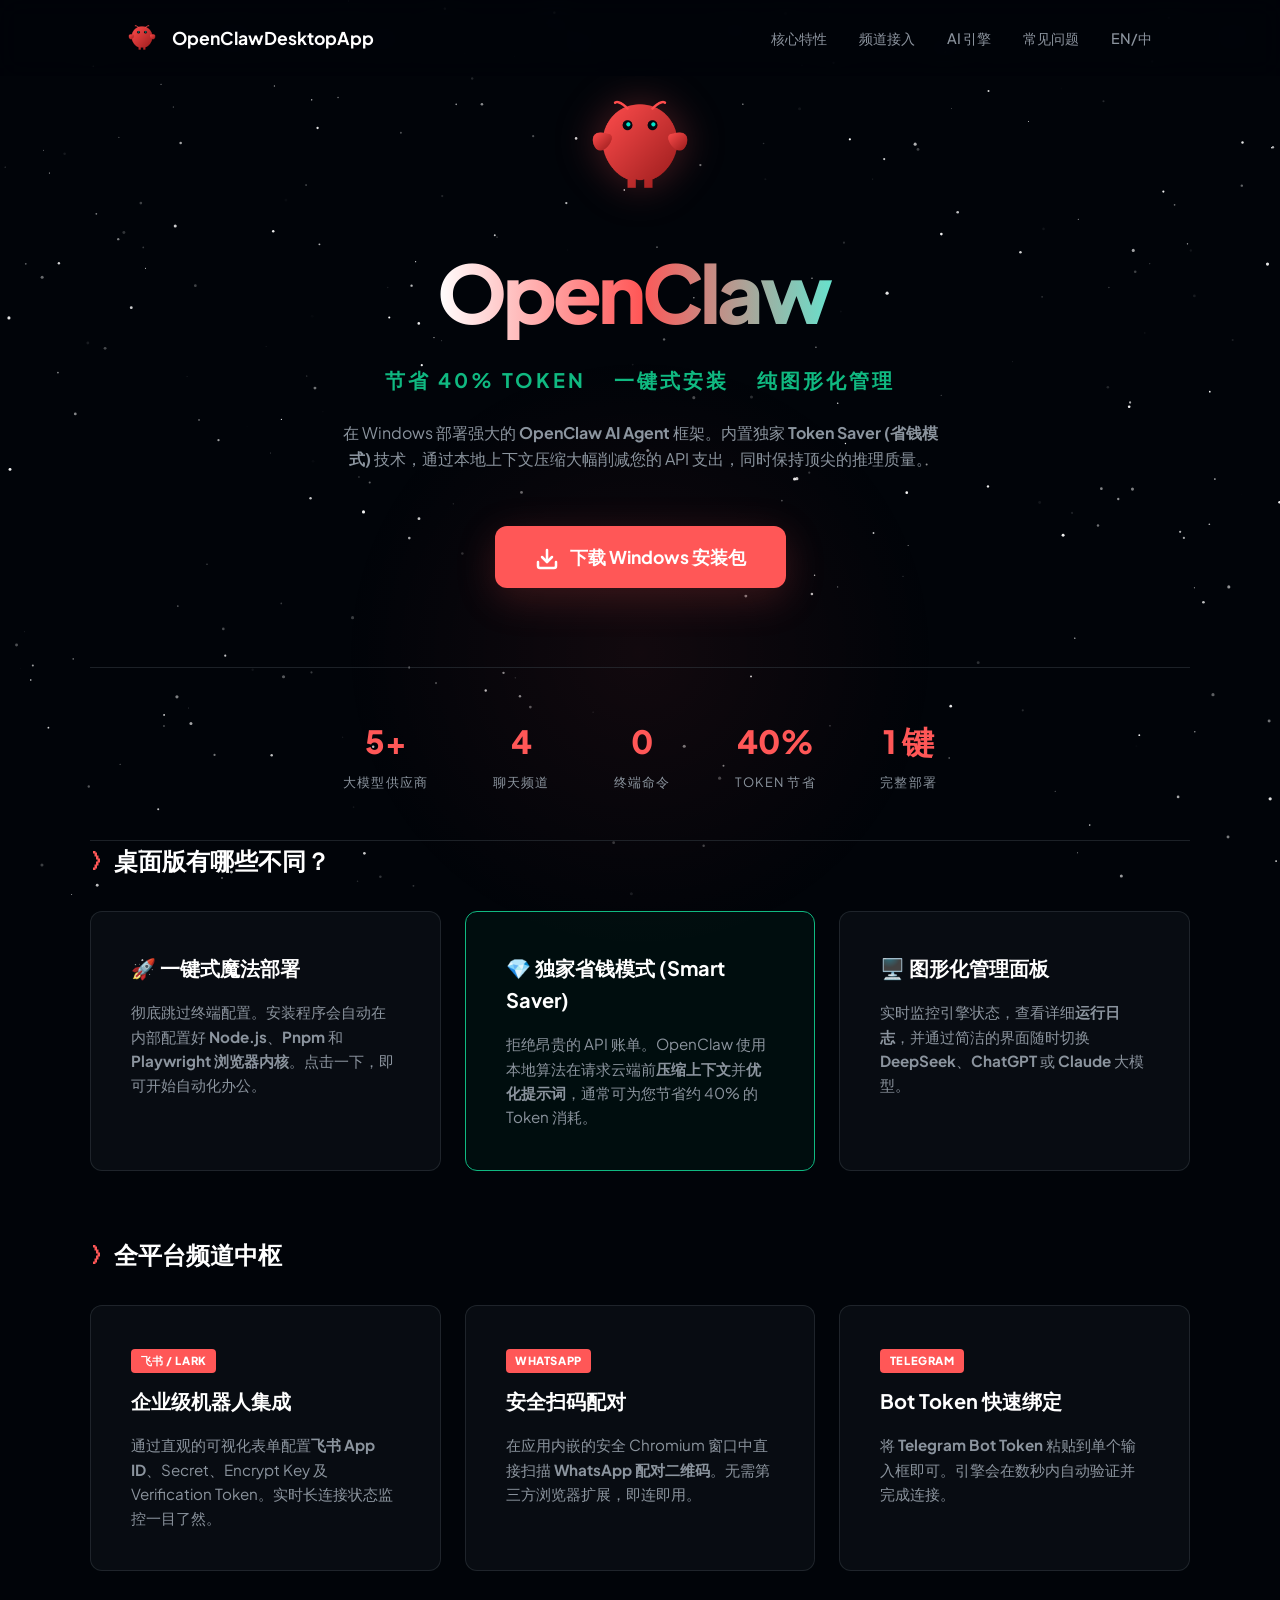
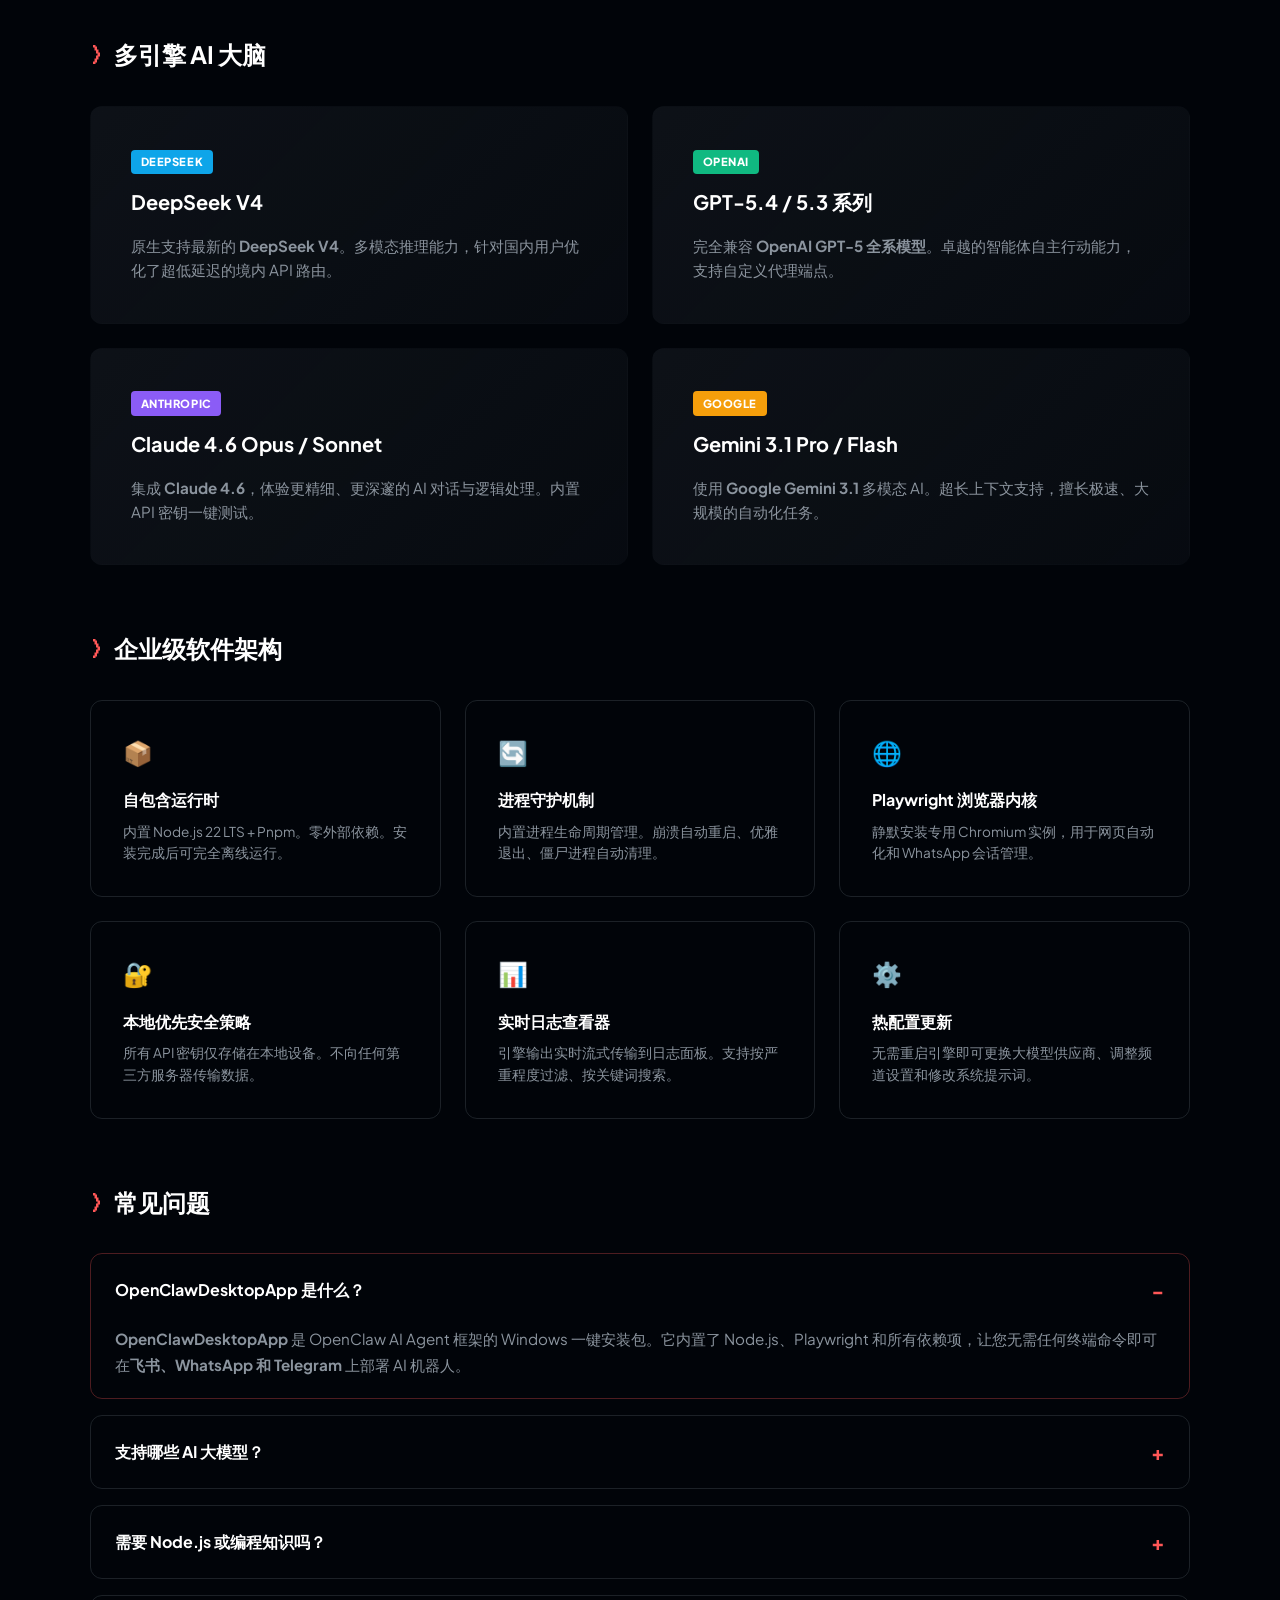
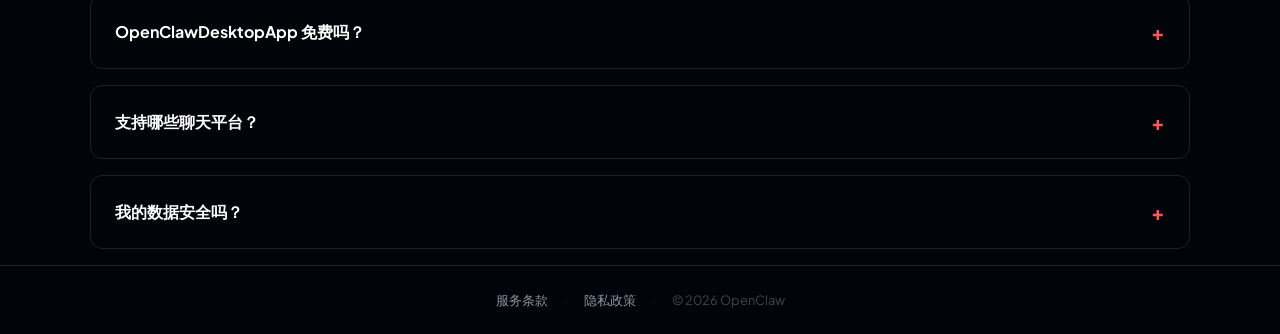
==== commit f5a94a48: "Add files via upload" ====
--- a/zh/index.html
+++ b/zh/index.html
@@ -50,7 +50,7 @@
       },
       "description": "OpenClaw AI Agent 框架的 Windows 一键安装包。通过可视化界面部署飞书、WhatsApp 和 Telegram 上的 AI 机器人。支持 DeepSeek V4、GPT-5.4、Claude 4.6 和 Gemini 3.1 Pro。",
       "downloadUrl": "https://openclaw.ai/desktop/OpenClawDesktopApp_SetUp.exe",
-      "softwareVersion": "1.0.0",
+      "softwareVersion": "1.0.1",
       "author": {
         "@type": "Organization",
         "name": "OpenClaw",
@@ -132,8 +132,8 @@
     <header class="hero" style="padding-top: 6rem;">
         <img src="../openclaw-mascot.png" alt="OpenClaw AI Agent 红色机器人吉祥物" class="mascot-img" width="120" style="margin-bottom: 2rem; object-fit: contain;">
         <h1 class="brand-text">OpenClaw</h1>
-        <div class="tagline" style="font-size: 1.25rem;">一键式安装 &nbsp;&nbsp; 纯图形化管理</div>
-        <p>在秒级时间内于 <strong>Windows</strong> 部署强大的 <strong>OpenClaw AI Agent</strong> 框架。无需 Node.js 教程，无需终端报错——只需一个整洁、专业的图形界面。</p>
+        <div class="tagline" style="font-size: 1.25rem; color: #10B981;">节省 40% Token &nbsp;&nbsp; 一键式安装 &nbsp;&nbsp; 纯图形化管理</div>
+        <p>在 Windows 部署强大的 <strong>OpenClaw AI Agent</strong> 框架。内置独家 <strong>Token Saver (省钱模式)</strong> 技术，通过本地上下文压缩大幅削减您的 API 支出，同时保持顶尖的推理质量。</p>
         
         <div id="download" style="margin-top:2rem;">
             <a href="https://github.com/kaka-cyber-cell/OpenClawDesktopApp/releases/latest/download/OpenClawDesktopApp_SetUp.exe" class="cta-btn" aria-label="从 GitHub 下载 OpenClawDesktopApp Windows 安装包">
@@ -147,6 +147,7 @@
         <div class="stat-item"><div class="stat-number">5+</div><div class="stat-label">大模型供应商</div></div>
         <div class="stat-item"><div class="stat-number">4</div><div class="stat-label">聊天频道</div></div>
         <div class="stat-item"><div class="stat-number">0</div><div class="stat-label">终端命令</div></div>
+        <div class="stat-item"><div class="stat-number">40%</div><div class="stat-label">Token 节省</div></div>
         <div class="stat-item"><div class="stat-number">1 键</div><div class="stat-label">完整部署</div></div>
     </section>
 
@@ -155,8 +156,8 @@
             <div class="section-header"><h2 class="section-title" id="features-title"><span>⟩</span> 桌面版有哪些不同？</h2></div>
             <div class="card-grid">
                 <article class="card"><h3>🚀 一键式魔法部署</h3><p>彻底跳过终端配置。安装程序会自动在内部配置好 <strong>Node.js</strong>、<strong>Pnpm</strong> 和 <strong>Playwright 浏览器内核</strong>。点击一下，即可开始自动化办公。</p></article>
+                <article class="card" style="border: 1px solid #10B981; background: #064E3B20;"><h3>💎 独家省钱模式 (Smart Saver)</h3><p>拒绝昂贵的 API 账单。OpenClaw 使用本地算法在请求云端前<strong>压缩上下文</strong>并<strong>优化提示词</strong>，通常可为您节省约 40% 的 Token 消耗。</p></article>
                 <article class="card"><h3>🖥️ 图形化管理面板</h3><p>实时监控引擎状态，查看详细<strong>运行日志</strong>，并通过简洁的界面随时切换 <strong>DeepSeek</strong>、<strong>ChatGPT</strong> 或 <strong>Claude</strong> 大模型。</p></article>
-                <article class="card"><h3>🛡️ 独立运行环境</h3><p>不会干扰您的系统环境变量。所有依赖项仅在应用文件夹内运行。<strong>极致简单的安装</strong>，极致干净的卸载。</p></article>
             </div>
         </section>
 
